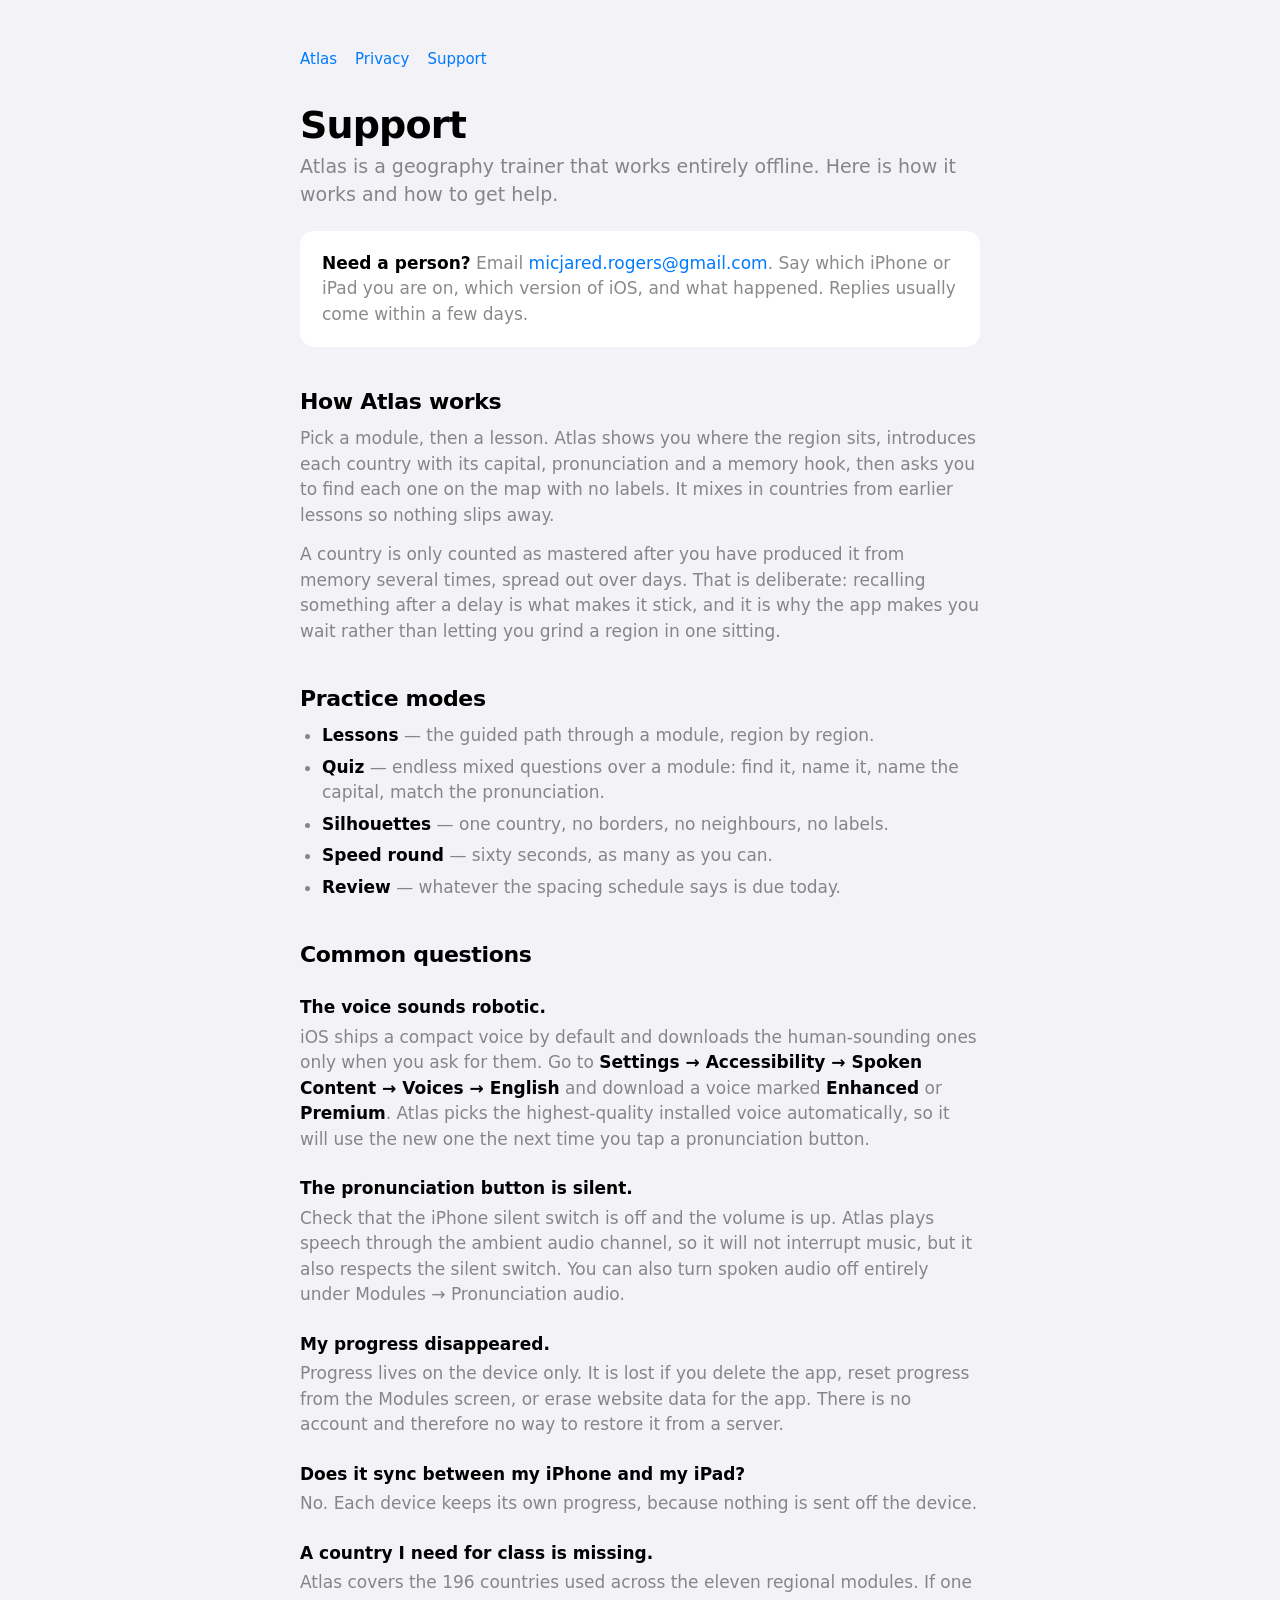
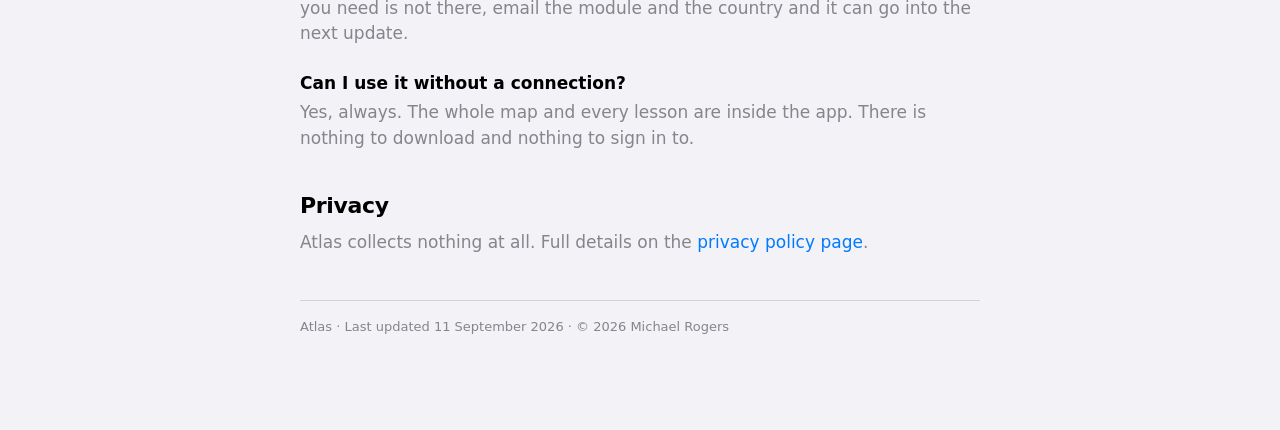
==== support.html @ fe7c88bf "Add files via upload" ====
<!doctype html>
<html lang="en">
<head>
<meta charset="utf-8">
<meta name="viewport" content="width=device-width,initial-scale=1">
<link rel="icon" href="favicon-32.png" sizes="32x32">
<title>Atlas — Support</title>
<meta name="color-scheme" content="light dark">
<link rel="stylesheet" href="shared.css">
</head>
<body>
<div class="wrap">
<div class="nav"><a href="./">Atlas</a><a href="privacy.html">Privacy</a><a href="support.html">Support</a></div>

<h1>Support</h1>
<p class="lede">Atlas is a geography trainer that works entirely offline. Here is how it works
and how to get help.</p>

<div class="card">
<p><strong>Need a person?</strong> Email
<a href="mailto:micjared.rogers@gmail.com">micjared.rogers@gmail.com</a>. Say which iPhone or
iPad you are on, which version of iOS, and what happened. Replies usually come within a few days.</p>
</div>

<h2>How Atlas works</h2>
<p>Pick a module, then a lesson. Atlas shows you where the region sits, introduces each country
with its capital, pronunciation and a memory hook, then asks you to find each one on the map
with no labels. It mixes in countries from earlier lessons so nothing slips away.</p>
<p>A country is only counted as mastered after you have produced it from memory several times,
spread out over days. That is deliberate: recalling something after a delay is what makes it
stick, and it is why the app makes you wait rather than letting you grind a region in one
sitting.</p>

<h2>Practice modes</h2>
<ul>
<li><strong>Lessons</strong> — the guided path through a module, region by region.</li>
<li><strong>Quiz</strong> — endless mixed questions over a module: find it, name it, name the
capital, match the pronunciation.</li>
<li><strong>Silhouettes</strong> — one country, no borders, no neighbours, no labels.</li>
<li><strong>Speed round</strong> — sixty seconds, as many as you can.</li>
<li><strong>Review</strong> — whatever the spacing schedule says is due today.</li>
</ul>

<h2>Common questions</h2>

<h3>The voice sounds robotic.</h3>
<p>iOS ships a compact voice by default and downloads the human-sounding ones only
when you ask for them. Go to <strong>Settings → Accessibility → Spoken Content →
Voices → English</strong> and download a voice marked <strong>Enhanced</strong> or
<strong>Premium</strong>. Atlas picks the highest-quality installed voice
automatically, so it will use the new one the next time you tap a pronunciation
button.</p>

<h3>The pronunciation button is silent.</h3>
<p>Check that the iPhone silent switch is off and the volume is up. Atlas plays speech through
the ambient audio channel, so it will not interrupt music, but it also respects the silent
switch. You can also turn spoken audio off entirely under Modules → Pronunciation audio.</p>

<h3>My progress disappeared.</h3>
<p>Progress lives on the device only. It is lost if you delete the app, reset progress from the
Modules screen, or erase website data for the app. There is no account and therefore no way to
restore it from a server.</p>

<h3>Does it sync between my iPhone and my iPad?</h3>
<p>No. Each device keeps its own progress, because nothing is sent off the device.</p>

<h3>A country I need for class is missing.</h3>
<p>Atlas covers the 196 countries used across the eleven regional modules. If one you need is
not there, email the module and the country and it can go into the next update.</p>

<h3>Can I use it without a connection?</h3>
<p>Yes, always. The whole map and every lesson are inside the app. There is nothing to download
and nothing to sign in to.</p>

<h2>Privacy</h2>
<p>Atlas collects nothing at all. Full details on the
<a href="privacy.html">privacy policy page</a>.</p>

<p class="meta">Atlas · Last updated 11 September 2026 · © 2026 Michael Rogers</p>
</div>
</body>
</html>
---- shared.css ----
:root{--bg:#F2F2F7;--bg2:#fff;--label:#000;--label2:rgba(60,60,67,.6);--sep:rgba(60,60,67,.18);
--blue:#007AFF;--font:-apple-system,BlinkMacSystemFont,"SF Pro Text","Segoe UI",system-ui,sans-serif}
@media (prefers-color-scheme:dark){:root:not([data-theme="light"]){--bg:#000;--bg2:#1C1C1E;
--label:#fff;--label2:rgba(235,235,245,.6);--sep:rgba(84,84,88,.65);--blue:#0A84FF}}
:root[data-theme="dark"]{--bg:#000;--bg2:#1C1C1E;--label:#fff;--label2:rgba(235,235,245,.6);
--sep:rgba(84,84,88,.65);--blue:#0A84FF}
*{box-sizing:border-box}
body{margin:0;background:var(--bg);color:var(--label);font-family:var(--font);
font-size:17px;line-height:1.5;-webkit-font-smoothing:antialiased}
.wrap{max-width:720px;margin:0 auto;padding:48px 20px 80px}
h1{font-size:38px;line-height:1.08;letter-spacing:-.022em;margin:0 0 6px;text-wrap:balance}
h2{font-size:22px;letter-spacing:-.015em;margin:38px 0 8px}
h3{font-size:17px;margin:24px 0 4px}
p,li{color:var(--label2)}
p{margin:0 0 14px}
ul{margin:0 0 14px;padding-left:22px}
li{margin-bottom:6px}
strong{color:var(--label)}
a{color:var(--blue);text-decoration:none}
a:hover{text-decoration:underline}
.lede{font-size:19px;color:var(--label2);margin-bottom:10px}
.card{background:var(--bg2);border-radius:14px;padding:20px 22px;margin:22px 0}
.card p:last-child{margin-bottom:0}
.meta{font-size:13px;color:var(--label2);border-top:.5px solid var(--sep);
margin-top:44px;padding-top:16px}
.nav{display:flex;gap:18px;font-size:15px;margin-bottom:34px}
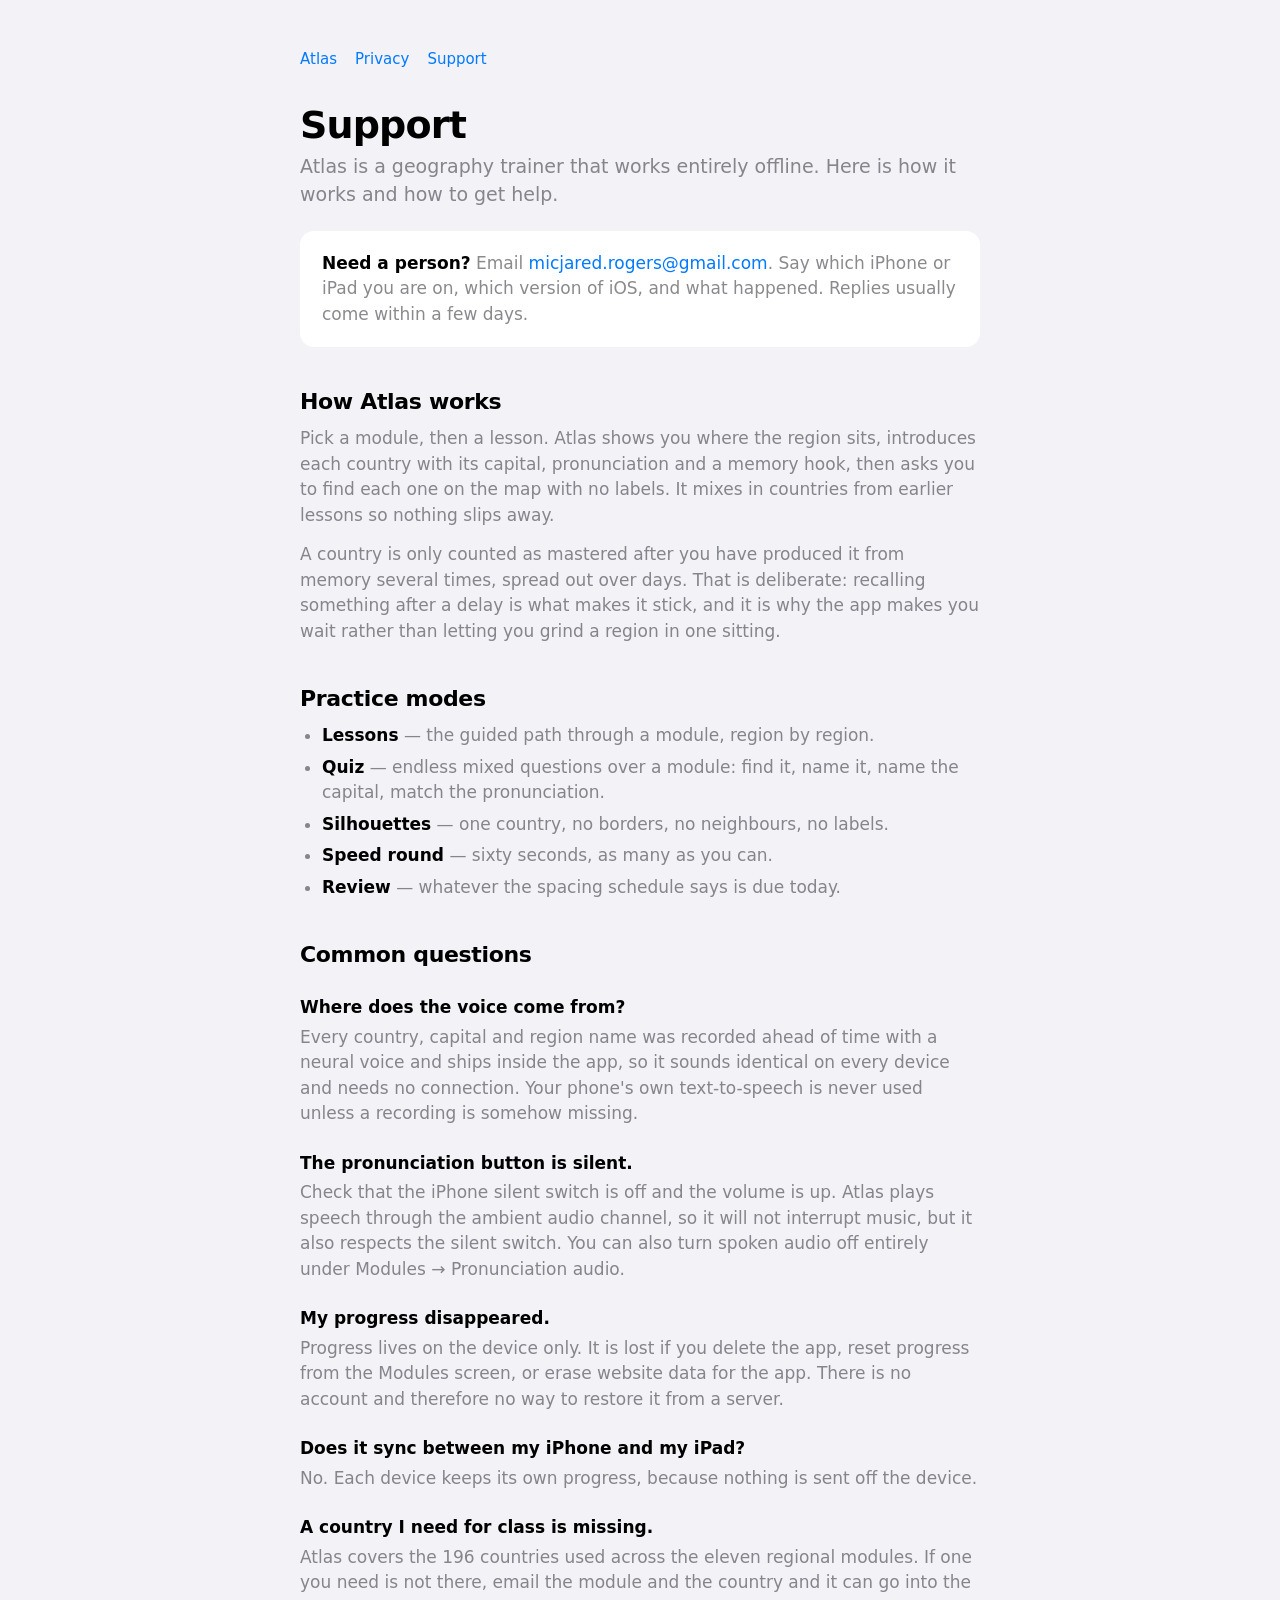
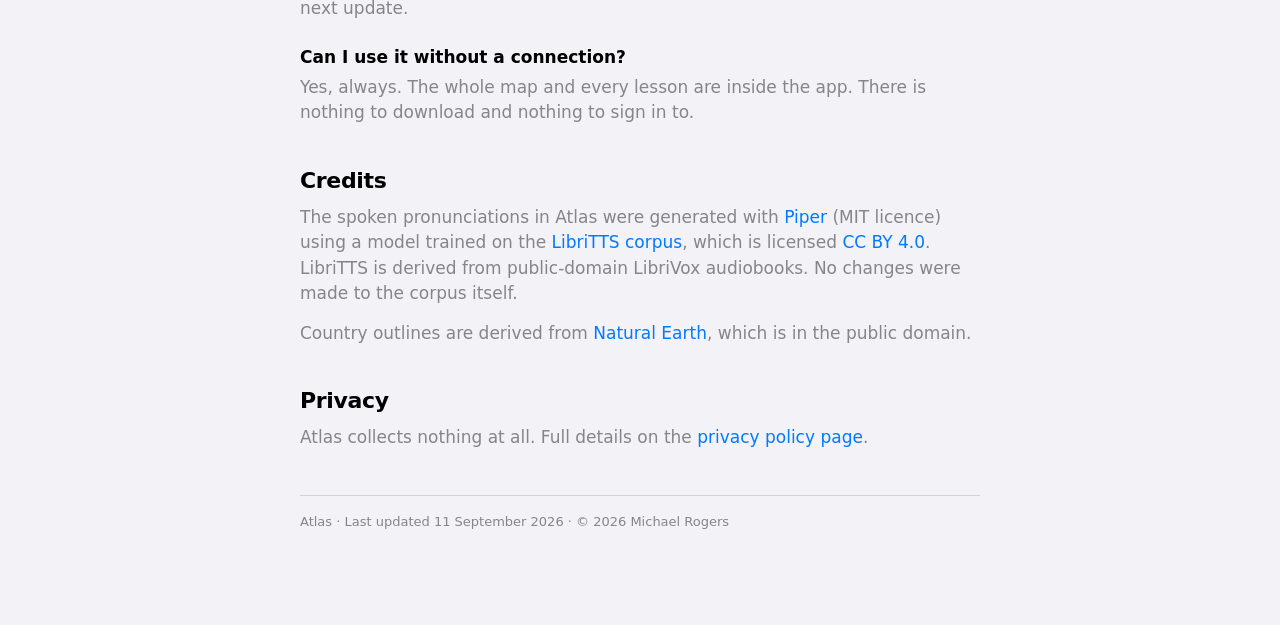
==== commit 33c6842d: "Keep country labels off the shape, and hold one zoom per run Labels: a pill was centred whenever the" ====
--- a/support.html
+++ b/support.html
@@ -43,13 +43,11 @@
 
 <h2>Common questions</h2>
 
-<h3>The voice sounds robotic.</h3>
-<p>iOS ships a compact voice by default and downloads the human-sounding ones only
-when you ask for them. Go to <strong>Settings → Accessibility → Spoken Content →
-Voices → English</strong> and download a voice marked <strong>Enhanced</strong> or
-<strong>Premium</strong>. Atlas picks the highest-quality installed voice
-automatically, so it will use the new one the next time you tap a pronunciation
-button.</p>
+<h3>Where does the voice come from?</h3>
+<p>Every country, capital and region name was recorded ahead of time with a neural
+voice and ships inside the app, so it sounds identical on every device and needs no
+connection. Your phone's own text-to-speech is never used unless a recording is
+somehow missing.</p>
 
 <h3>The pronunciation button is silent.</h3>
 <p>Check that the iPhone silent switch is off and the volume is up. Atlas plays speech through
@@ -72,6 +70,15 @@
 <p>Yes, always. The whole map and every lesson are inside the app. There is nothing to download
 and nothing to sign in to.</p>
 
+<h2>Credits</h2>
+<p>The spoken pronunciations in Atlas were generated with
+<a href="https://github.com/rhasspy/piper">Piper</a> (MIT licence) using a model trained on the
+<a href="https://www.openslr.org/60/">LibriTTS corpus</a>, which is licensed
+<a href="https://creativecommons.org/licenses/by/4.0/">CC BY 4.0</a>. LibriTTS is derived from
+public-domain LibriVox audiobooks. No changes were made to the corpus itself.</p>
+<p>Country outlines are derived from
+<a href="https://www.naturalearthdata.com/">Natural Earth</a>, which is in the public domain.</p>
+
 <h2>Privacy</h2>
 <p>Atlas collects nothing at all. Full details on the
 <a href="privacy.html">privacy policy page</a>.</p>
